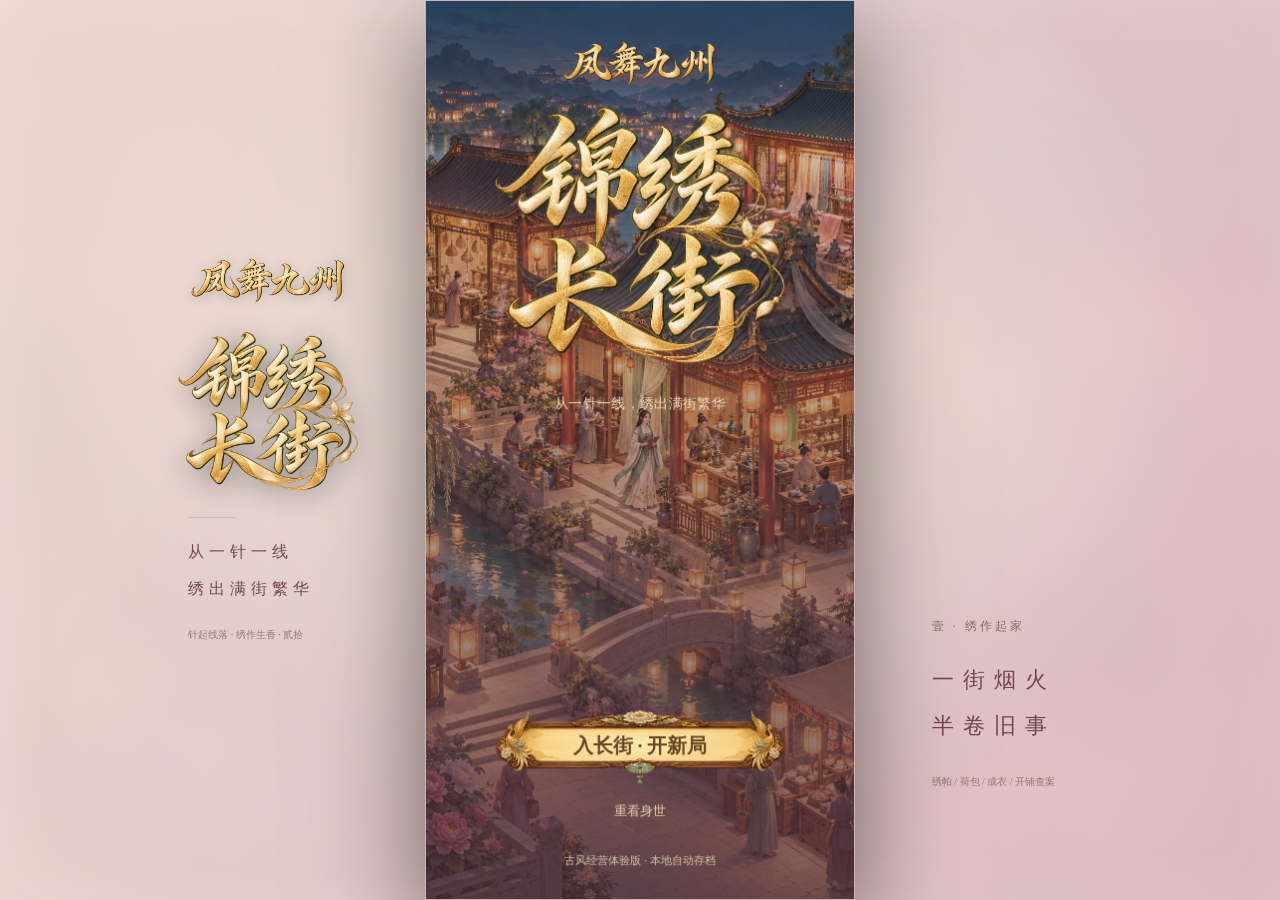
==== index.html @ 87f297ff "Publish playable v0.20 with embroidery animation" ====
<!doctype html>
<html lang="zh-CN">
<head>
  <meta charset="UTF-8"><meta name="viewport" content="width=device-width,initial-scale=1,maximum-scale=1,viewport-fit=cover">
  <meta name="theme-color" content="#f3dfda"><meta name="description" content="凤舞九州：锦绣长街。从一针一线开始，挣回自己的人生。古风商街经营体验版。">
  <title>凤舞九州：锦绣长街</title>
  <link rel="icon" href="data:image/svg+xml,%3Csvg xmlns='http://www.w3.org/2000/svg' viewBox='0 0 100 100'%3E%3Crect rx='22' width='100' height='100' fill='%23173f3c'/%3E%3Ctext x='50' y='72' text-anchor='middle' font-size='64' fill='%23ead4a3'%3E锦%3C/text%3E%3C/svg%3E">
  <link rel="stylesheet" href="web.css">
</head>
<body>
  <aside class="edition"><img class="series-mark" src="assets/brand-series.png" alt="凤舞九州"><h1><img class="brand-mark" src="assets/brand-wordmark.png" alt="锦绣长街"></h1><div class="rule"></div><p>从一针一线<br>绣出满街繁华</p><small>针起线落 · 绣作生香 · 贰拾</small></aside>
  <main id="game-shell"><canvas id="game" tabindex="0" role="application" aria-label="锦绣长街古风经营游戏，按Tab选择操作，回车执行。">请使用支持画布的浏览器。</canvas><div id="accessible-controls" class="sr-only"></div><div id="loading">正在点亮长街<span>请稍候</span></div></main>
  <aside class="colophon"><span>壹 · 绣作起家</span><p>一街烟火<br>半卷旧事</p><small>绣帕 / 荷包 / 成衣 / 开铺查案</small></aside>
  <script src="energy.js"></script>
  <script src="storyline.js"></script><script src="regional.js"></script><script src="profile.js"></script><script src="products.js"></script><script src="growth.js"></script>
  <script src="guide.js"></script><script src="events.js"></script><script src="world.js"></script><script src="embroidery.js"></script><script src="needlework.js"></script><script src="core.js"></script><script src="service.js"></script><script src="art.js"></script><script src="intro.js"></script><script src="street.js"></script><script src="street-art.js"></script><script src="game.js"></script><script src="web.js"></script>
</body></html>
---- web.css ----
*{box-sizing:border-box}html,body{margin:0;width:100%;height:100%;overflow:hidden}body{background:#e8d0d0;color:#714752;font-family:"Songti SC","STSong",serif;display:flex;justify-content:center;align-items:center;gap:6vw;background-image:radial-gradient(ellipse at 50% 40%,#fff8edaa,transparent 65%),linear-gradient(120deg,#f0ddd6,#dfbdc7)}body:before{content:"";position:fixed;inset:0;background:url('assets/street.jpg') center/cover;filter:blur(30px);opacity:.045;pointer-events:none}.edition,.colophon{z-index:1;width:160px}.edition>span,.colophon>span{letter-spacing:7px;font-size:12px;color:#8d6a62}.edition h1{font-size:76px;line-height:1.3;font-weight:400;letter-spacing:12px;margin:27px 0 22px}.rule{height:1px;background:#bda87977;width:48px}.edition p{line-height:2.3;letter-spacing:5px;font-size:16px}.edition small,.colophon small{font-size:10px;color:#957972;line-height:2}.colophon{align-self:flex-end;margin-bottom:12vh}.colophon p{font-size:22px;line-height:2.1;letter-spacing:9px}.colophon>span{letter-spacing:3px}#game-shell{width:min(430px,100vw,calc(100svh * .595238));height:min(900px,100svh);position:relative;z-index:2;box-shadow:0 30px 100px #0008;overflow:hidden;background:#ead2cf;border:1px solid #a7778055}canvas{width:100%;height:100%;display:block;outline:none;touch-action:none;-webkit-tap-highlight-color:transparent}#loading{position:absolute;inset:0;display:flex;align-items:center;justify-content:center;flex-direction:column;gap:14px;background:#f4dfd9;color:#714752;letter-spacing:5px;font-size:22px}#loading span{font-size:11px;letter-spacing:3px;color:#9d7b70}.sr-only{position:absolute;width:1px;height:1px;padding:0;margin:-1px;overflow:hidden;clip:rect(0,0,0,0);white-space:nowrap;border:0}@media(max-width:1000px){.colophon{display:none}body{gap:7vw}}@media(max-width:680px){.edition{display:none}#game-shell{width:min(100vw,calc(100svh * .595238));height:100svh;border:0;max-width:480px}body{background:#e8d0d0}}@media(prefers-reduced-motion:reduce){*{scroll-behavior:auto}}

.name-editor{position:absolute;inset:0;z-index:20;background:#6b425178;display:flex;align-items:center;justify-content:center;padding:24px}.name-form{width:100%;max-width:350px;background:#fff0e8;color:#704b55;border:2px solid #c6a15e;box-shadow:0 15px 60px #0006,inset 0 0 0 5px #b69a6555;padding:26px 22px;font-family:"Songti SC",serif}.name-form h2{font-size:23px;font-weight:500;margin:0 0 26px}.name-form label{display:block;font-size:13px;margin-bottom:10px;color:#8a795a}.name-form input{display:block;width:100%;border:0;border-bottom:1px solid #a88a55;background:#fffaf078;color:#704b55;padding:12px 9px;font:20px "Songti SC",serif;border-radius:0;outline-color:#b6985d}.name-form p{font-size:11px;line-height:1.9;color:#8c7959;min-height:22px}.name-form .name-error{color:#a2543c}.name-actions{display:flex;gap:12px;margin-top:20px}.name-actions button{flex:1;border:1px solid #b49969;background:#f1ccd2;color:#704b55;min-height:44px;font:14px "Songti SC",serif}.name-actions button[type=submit]{background:#e9c882;color:#715025}.name-actions button:focus-visible{outline:2px solid #ab7083;outline-offset:2px}

.edition h1{margin:22px -14px 22px;line-height:1;font-size:0}.brand-mark{display:block;width:188px;height:auto;max-width:none;filter:drop-shadow(0 5px 14px #071d2466)}

.series-mark{display:block;width:160px;height:auto;max-width:none;margin:0;filter:drop-shadow(0 2px 6px #071d2433)}
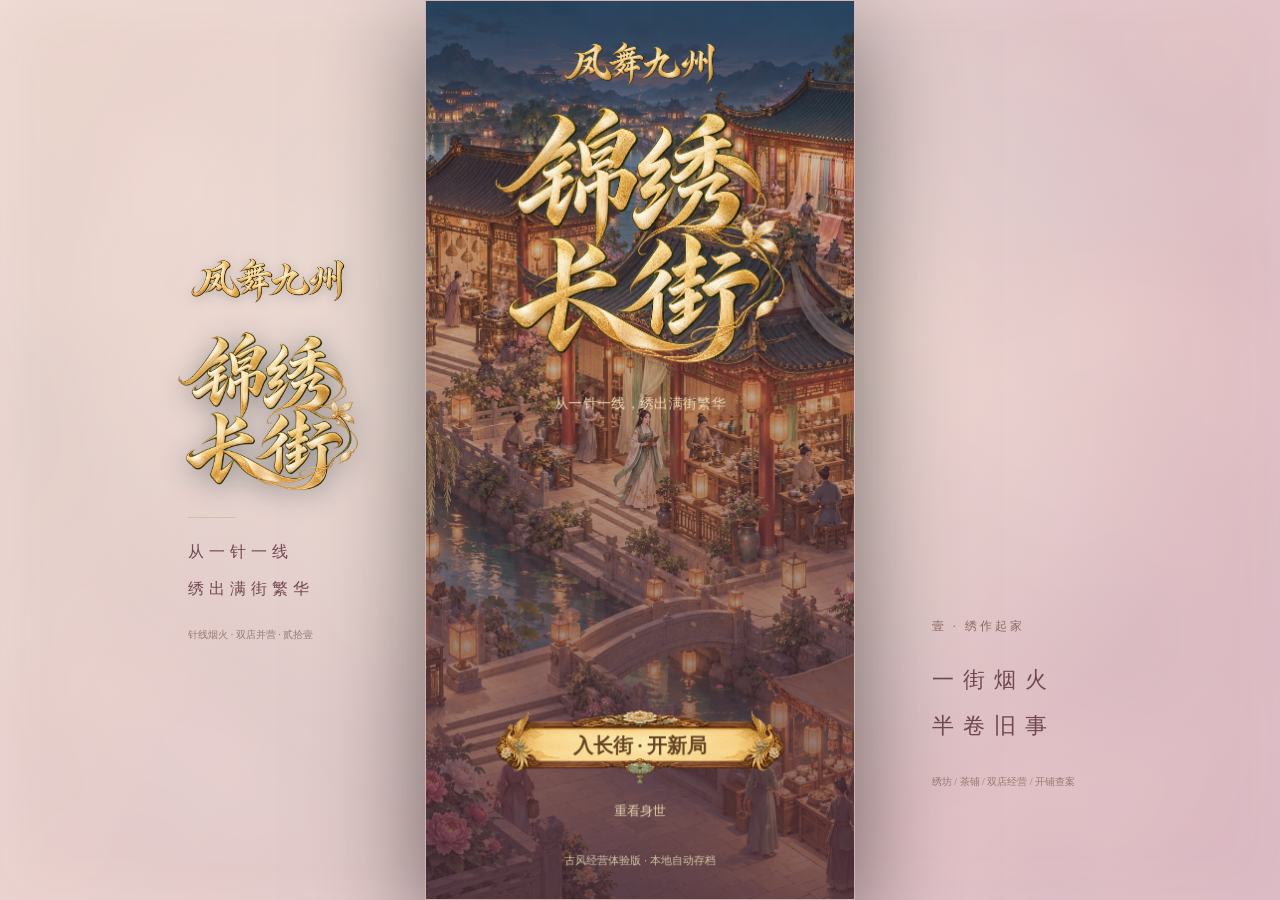
==== commit c47e6bde: "Open tea after first embroidery round and keep both shops growing" ====
--- a/index.html
+++ b/index.html
@@ -8,9 +8,9 @@
   <link rel="stylesheet" href="web.css">
 </head>
 <body>
-  <aside class="edition"><img class="series-mark" src="assets/brand-series.png" alt="凤舞九州"><h1><img class="brand-mark" src="assets/brand-wordmark.png" alt="锦绣长街"></h1><div class="rule"></div><p>从一针一线<br>绣出满街繁华</p><small>针起线落 · 绣作生香 · 贰拾</small></aside>
+  <aside class="edition"><img class="series-mark" src="assets/brand-series.png" alt="凤舞九州"><h1><img class="brand-mark" src="assets/brand-wordmark.png" alt="锦绣长街"></h1><div class="rule"></div><p>从一针一线<br>绣出满街繁华</p><small>针线烟火 · 双店并营 · 贰拾壹</small></aside>
   <main id="game-shell"><canvas id="game" tabindex="0" role="application" aria-label="锦绣长街古风经营游戏，按Tab选择操作，回车执行。">请使用支持画布的浏览器。</canvas><div id="accessible-controls" class="sr-only"></div><div id="loading">正在点亮长街<span>请稍候</span></div></main>
-  <aside class="colophon"><span>壹 · 绣作起家</span><p>一街烟火<br>半卷旧事</p><small>绣帕 / 荷包 / 成衣 / 开铺查案</small></aside>
+  <aside class="colophon"><span>壹 · 绣作起家</span><p>一街烟火<br>半卷旧事</p><small>绣坊 / 茶铺 / 双店经营 / 开铺查案</small></aside>
   <script src="energy.js"></script>
   <script src="storyline.js"></script><script src="regional.js"></script><script src="profile.js"></script><script src="products.js"></script><script src="growth.js"></script>
   <script src="guide.js"></script><script src="events.js"></script><script src="world.js"></script><script src="embroidery.js"></script><script src="needlework.js"></script><script src="core.js"></script><script src="service.js"></script><script src="art.js"></script><script src="intro.js"></script><script src="street.js"></script><script src="street-art.js"></script><script src="game.js"></script><script src="web.js"></script>
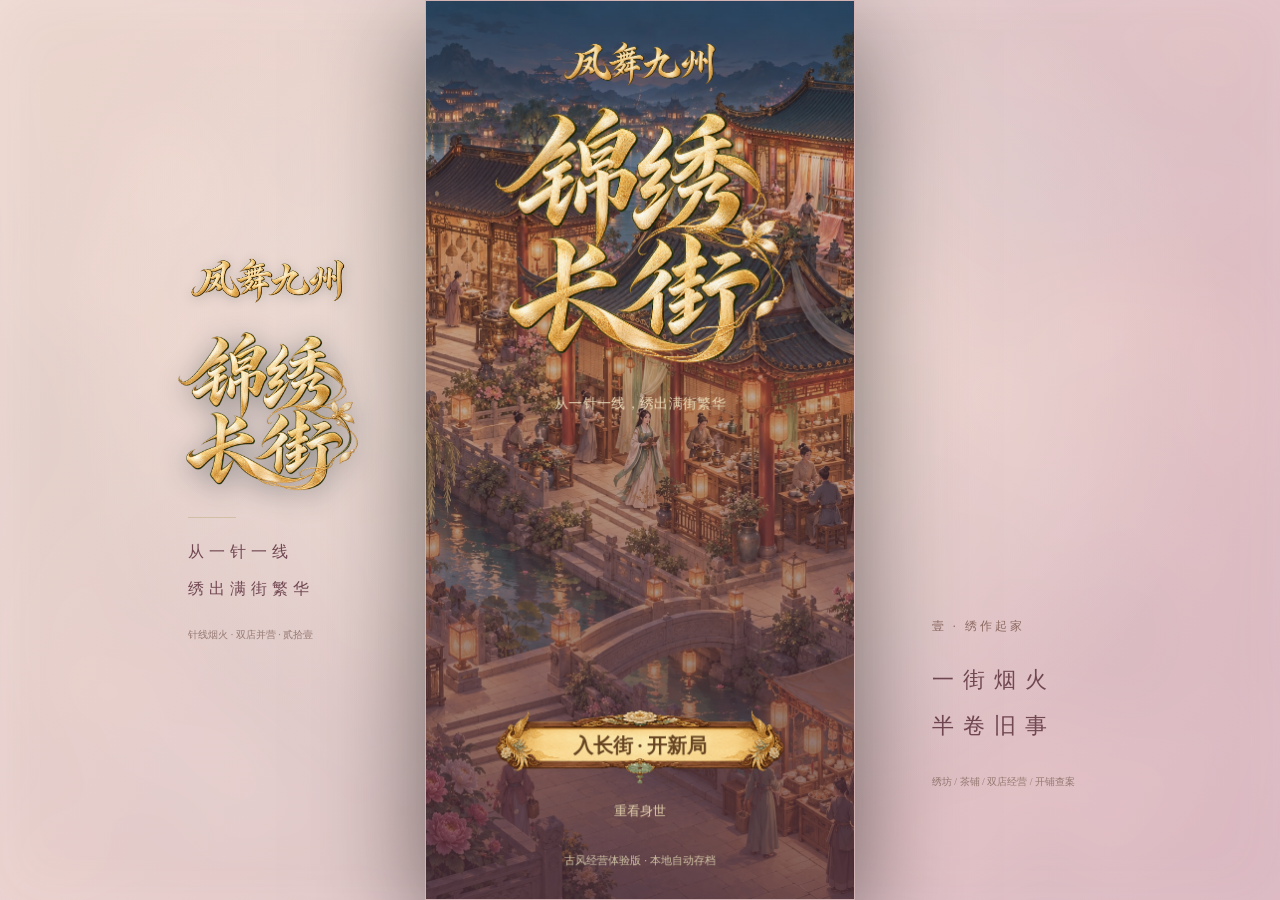
==== commit e3a8acea: "Version browser assets for returning players" ====
--- a/index.html
+++ b/index.html
@@ -5,13 +5,13 @@
   <meta name="theme-color" content="#f3dfda"><meta name="description" content="凤舞九州：锦绣长街。从一针一线开始，挣回自己的人生。古风商街经营体验版。">
   <title>凤舞九州：锦绣长街</title>
   <link rel="icon" href="data:image/svg+xml,%3Csvg xmlns='http://www.w3.org/2000/svg' viewBox='0 0 100 100'%3E%3Crect rx='22' width='100' height='100' fill='%23173f3c'/%3E%3Ctext x='50' y='72' text-anchor='middle' font-size='64' fill='%23ead4a3'%3E锦%3C/text%3E%3C/svg%3E">
-  <link rel="stylesheet" href="web.css">
+  <link rel="stylesheet" href="web.css?v=0.21">
 </head>
 <body>
   <aside class="edition"><img class="series-mark" src="assets/brand-series.png" alt="凤舞九州"><h1><img class="brand-mark" src="assets/brand-wordmark.png" alt="锦绣长街"></h1><div class="rule"></div><p>从一针一线<br>绣出满街繁华</p><small>针线烟火 · 双店并营 · 贰拾壹</small></aside>
   <main id="game-shell"><canvas id="game" tabindex="0" role="application" aria-label="锦绣长街古风经营游戏，按Tab选择操作，回车执行。">请使用支持画布的浏览器。</canvas><div id="accessible-controls" class="sr-only"></div><div id="loading">正在点亮长街<span>请稍候</span></div></main>
   <aside class="colophon"><span>壹 · 绣作起家</span><p>一街烟火<br>半卷旧事</p><small>绣坊 / 茶铺 / 双店经营 / 开铺查案</small></aside>
-  <script src="energy.js"></script>
-  <script src="storyline.js"></script><script src="regional.js"></script><script src="profile.js"></script><script src="products.js"></script><script src="growth.js"></script>
-  <script src="guide.js"></script><script src="events.js"></script><script src="world.js"></script><script src="embroidery.js"></script><script src="needlework.js"></script><script src="core.js"></script><script src="service.js"></script><script src="art.js"></script><script src="intro.js"></script><script src="street.js"></script><script src="street-art.js"></script><script src="game.js"></script><script src="web.js"></script>
+  <script src="energy.js?v=0.21"></script>
+  <script src="storyline.js?v=0.21"></script><script src="regional.js?v=0.21"></script><script src="profile.js?v=0.21"></script><script src="products.js?v=0.21"></script><script src="growth.js?v=0.21"></script>
+  <script src="guide.js?v=0.21"></script><script src="events.js?v=0.21"></script><script src="world.js?v=0.21"></script><script src="embroidery.js?v=0.21"></script><script src="needlework.js?v=0.21"></script><script src="core.js?v=0.21"></script><script src="service.js?v=0.21"></script><script src="art.js?v=0.21"></script><script src="intro.js?v=0.21"></script><script src="street.js?v=0.21"></script><script src="street-art.js?v=0.21"></script><script src="game.js?v=0.21"></script><script src="web.js?v=0.21"></script>
 </body></html>
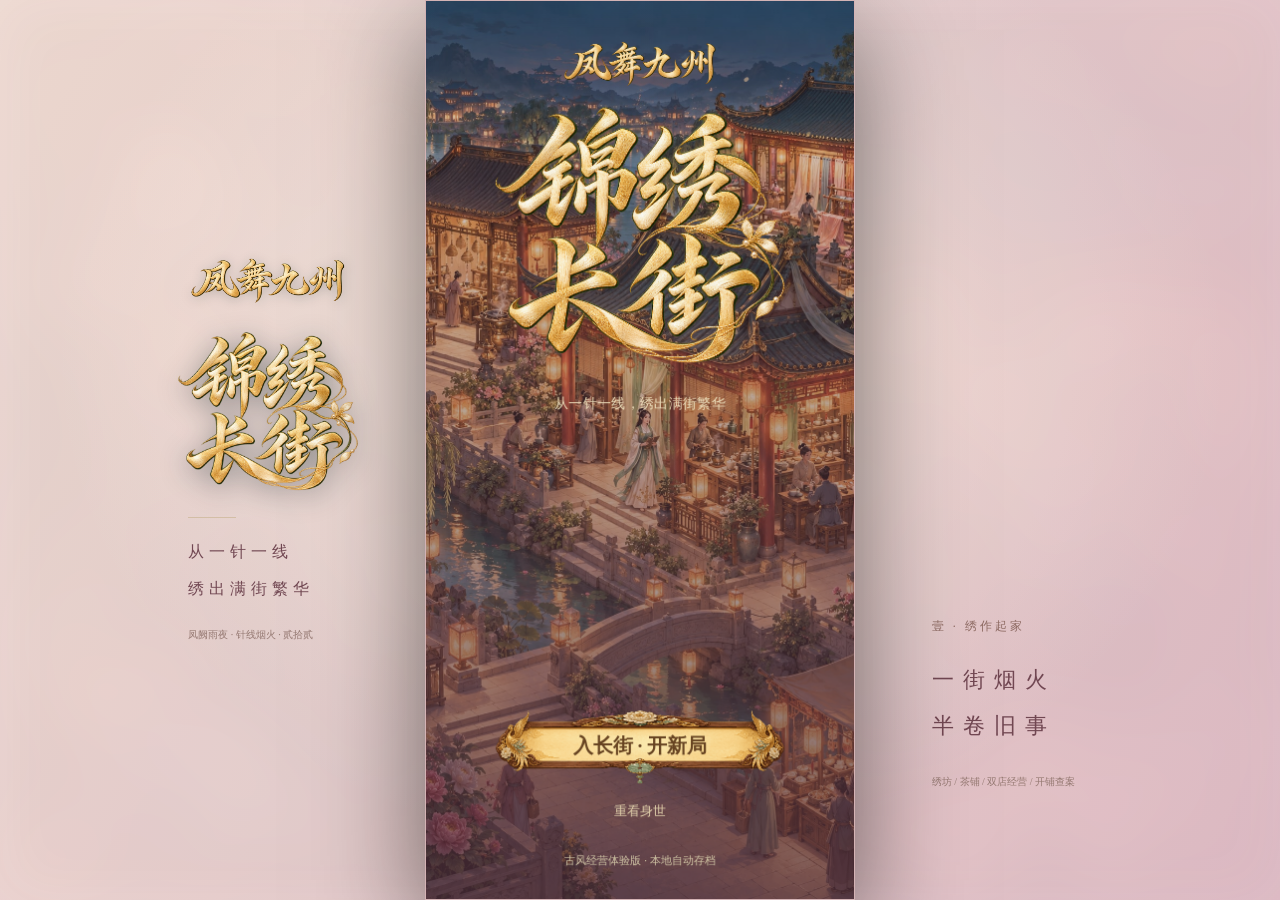
==== commit 2ecc8246: "Fix tutorial hand anchors globally, polish mobile layouts and separate story music" ====
--- a/index.html
+++ b/index.html
@@ -5,13 +5,13 @@
   <meta name="theme-color" content="#f3dfda"><meta name="description" content="凤舞九州：锦绣长街。从一针一线开始，挣回自己的人生。古风商街经营体验版。">
   <title>凤舞九州：锦绣长街</title>
   <link rel="icon" href="data:image/svg+xml,%3Csvg xmlns='http://www.w3.org/2000/svg' viewBox='0 0 100 100'%3E%3Crect rx='22' width='100' height='100' fill='%23173f3c'/%3E%3Ctext x='50' y='72' text-anchor='middle' font-size='64' fill='%23ead4a3'%3E锦%3C/text%3E%3C/svg%3E">
-  <link rel="stylesheet" href="web.css?v=0.21">
+  <link rel="stylesheet" href="web.css?v=0.22">
 </head>
 <body>
-  <aside class="edition"><img class="series-mark" src="assets/brand-series.png" alt="凤舞九州"><h1><img class="brand-mark" src="assets/brand-wordmark.png" alt="锦绣长街"></h1><div class="rule"></div><p>从一针一线<br>绣出满街繁华</p><small>针线烟火 · 双店并营 · 贰拾壹</small></aside>
+  <aside class="edition"><img class="series-mark" src="assets/brand-series.png" alt="凤舞九州"><h1><img class="brand-mark" src="assets/brand-wordmark.png" alt="锦绣长街"></h1><div class="rule"></div><p>从一针一线<br>绣出满街繁华</p><small>凤阙雨夜 · 针线烟火 · 贰拾贰</small></aside>
   <main id="game-shell"><canvas id="game" tabindex="0" role="application" aria-label="锦绣长街古风经营游戏，按Tab选择操作，回车执行。">请使用支持画布的浏览器。</canvas><div id="accessible-controls" class="sr-only"></div><div id="loading">正在点亮长街<span>请稍候</span></div></main>
   <aside class="colophon"><span>壹 · 绣作起家</span><p>一街烟火<br>半卷旧事</p><small>绣坊 / 茶铺 / 双店经营 / 开铺查案</small></aside>
-  <script src="energy.js?v=0.21"></script>
-  <script src="storyline.js?v=0.21"></script><script src="regional.js?v=0.21"></script><script src="profile.js?v=0.21"></script><script src="products.js?v=0.21"></script><script src="growth.js?v=0.21"></script>
-  <script src="guide.js?v=0.21"></script><script src="events.js?v=0.21"></script><script src="world.js?v=0.21"></script><script src="embroidery.js?v=0.21"></script><script src="needlework.js?v=0.21"></script><script src="core.js?v=0.21"></script><script src="service.js?v=0.21"></script><script src="art.js?v=0.21"></script><script src="intro.js?v=0.21"></script><script src="street.js?v=0.21"></script><script src="street-art.js?v=0.21"></script><script src="game.js?v=0.21"></script><script src="web.js?v=0.21"></script>
+  <script src="energy.js?v=0.22"></script>
+  <script src="storyline.js?v=0.22"></script><script src="regional.js?v=0.22"></script><script src="profile.js?v=0.22"></script><script src="products.js?v=0.22"></script><script src="growth.js?v=0.22"></script>
+  <script src="guide.js?v=0.22"></script><script src="events.js?v=0.22"></script><script src="world.js?v=0.22"></script><script src="embroidery.js?v=0.22"></script><script src="needlework.js?v=0.22"></script><script src="core.js?v=0.22"></script><script src="service.js?v=0.22"></script><script src="art.js?v=0.22"></script><script src="intro.js?v=0.22"></script><script src="street.js?v=0.22"></script><script src="street-art.js?v=0.22"></script><script src="game.js?v=0.22"></script><script src="music.js?v=0.22"></script><script src="web.js?v=0.22"></script>
 </body></html>
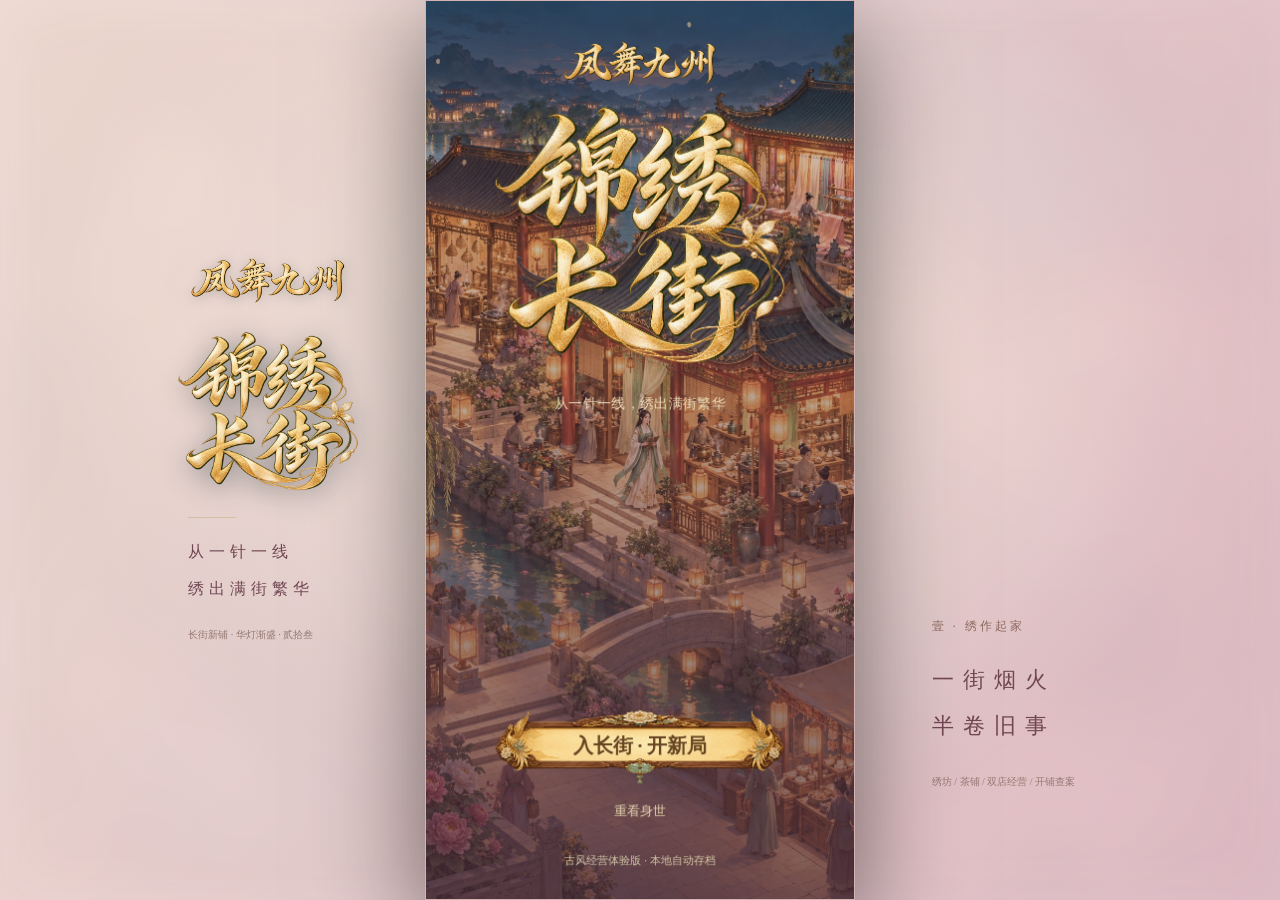
==== commit 7c3e6e06: "Expand story, lantern tiers and shop progression" ====
--- a/index.html
+++ b/index.html
@@ -5,13 +5,13 @@
   <meta name="theme-color" content="#f3dfda"><meta name="description" content="凤舞九州：锦绣长街。从一针一线开始，挣回自己的人生。古风商街经营体验版。">
   <title>凤舞九州：锦绣长街</title>
   <link rel="icon" href="data:image/svg+xml,%3Csvg xmlns='http://www.w3.org/2000/svg' viewBox='0 0 100 100'%3E%3Crect rx='22' width='100' height='100' fill='%23173f3c'/%3E%3Ctext x='50' y='72' text-anchor='middle' font-size='64' fill='%23ead4a3'%3E锦%3C/text%3E%3C/svg%3E">
-  <link rel="stylesheet" href="web.css?v=0.22">
+  <link rel="stylesheet" href="web.css?v=0.23">
 </head>
 <body>
-  <aside class="edition"><img class="series-mark" src="assets/brand-series.png" alt="凤舞九州"><h1><img class="brand-mark" src="assets/brand-wordmark.png" alt="锦绣长街"></h1><div class="rule"></div><p>从一针一线<br>绣出满街繁华</p><small>凤阙雨夜 · 针线烟火 · 贰拾贰</small></aside>
+  <aside class="edition"><img class="series-mark" src="assets/brand-series.png" alt="凤舞九州"><h1><img class="brand-mark" src="assets/brand-wordmark.png" alt="锦绣长街"></h1><div class="rule"></div><p>从一针一线<br>绣出满街繁华</p><small>长街新铺 · 华灯渐盛 · 贰拾叁</small></aside>
   <main id="game-shell"><canvas id="game" tabindex="0" role="application" aria-label="锦绣长街古风经营游戏，按Tab选择操作，回车执行。">请使用支持画布的浏览器。</canvas><div id="accessible-controls" class="sr-only"></div><div id="loading">正在点亮长街<span>请稍候</span></div></main>
   <aside class="colophon"><span>壹 · 绣作起家</span><p>一街烟火<br>半卷旧事</p><small>绣坊 / 茶铺 / 双店经营 / 开铺查案</small></aside>
-  <script src="energy.js?v=0.22"></script>
-  <script src="storyline.js?v=0.22"></script><script src="regional.js?v=0.22"></script><script src="profile.js?v=0.22"></script><script src="products.js?v=0.22"></script><script src="growth.js?v=0.22"></script>
-  <script src="guide.js?v=0.22"></script><script src="events.js?v=0.22"></script><script src="world.js?v=0.22"></script><script src="embroidery.js?v=0.22"></script><script src="needlework.js?v=0.22"></script><script src="core.js?v=0.22"></script><script src="service.js?v=0.22"></script><script src="art.js?v=0.22"></script><script src="intro.js?v=0.22"></script><script src="street.js?v=0.22"></script><script src="street-art.js?v=0.22"></script><script src="game.js?v=0.22"></script><script src="music.js?v=0.22"></script><script src="web.js?v=0.22"></script>
+  <script src="energy.js?v=0.23"></script>
+  <script src="storyline.js?v=0.23"></script><script src="regional.js?v=0.23"></script><script src="profile.js?v=0.23"></script><script src="products.js?v=0.23"></script><script src="growth.js?v=0.23"></script>
+  <script src="guide.js?v=0.23"></script><script src="events.js?v=0.23"></script><script src="world.js?v=0.23"></script><script src="embroidery.js?v=0.23"></script><script src="needlework.js?v=0.23"></script><script src="core.js?v=0.23"></script><script src="service.js?v=0.23"></script><script src="art.js?v=0.23"></script><script src="intro.js?v=0.23"></script><script src="street.js?v=0.23"></script><script src="street-art.js?v=0.23"></script><script src="game.js?v=0.23"></script><script src="music.js?v=0.23"></script><script src="web.js?v=0.23"></script>
 </body></html>
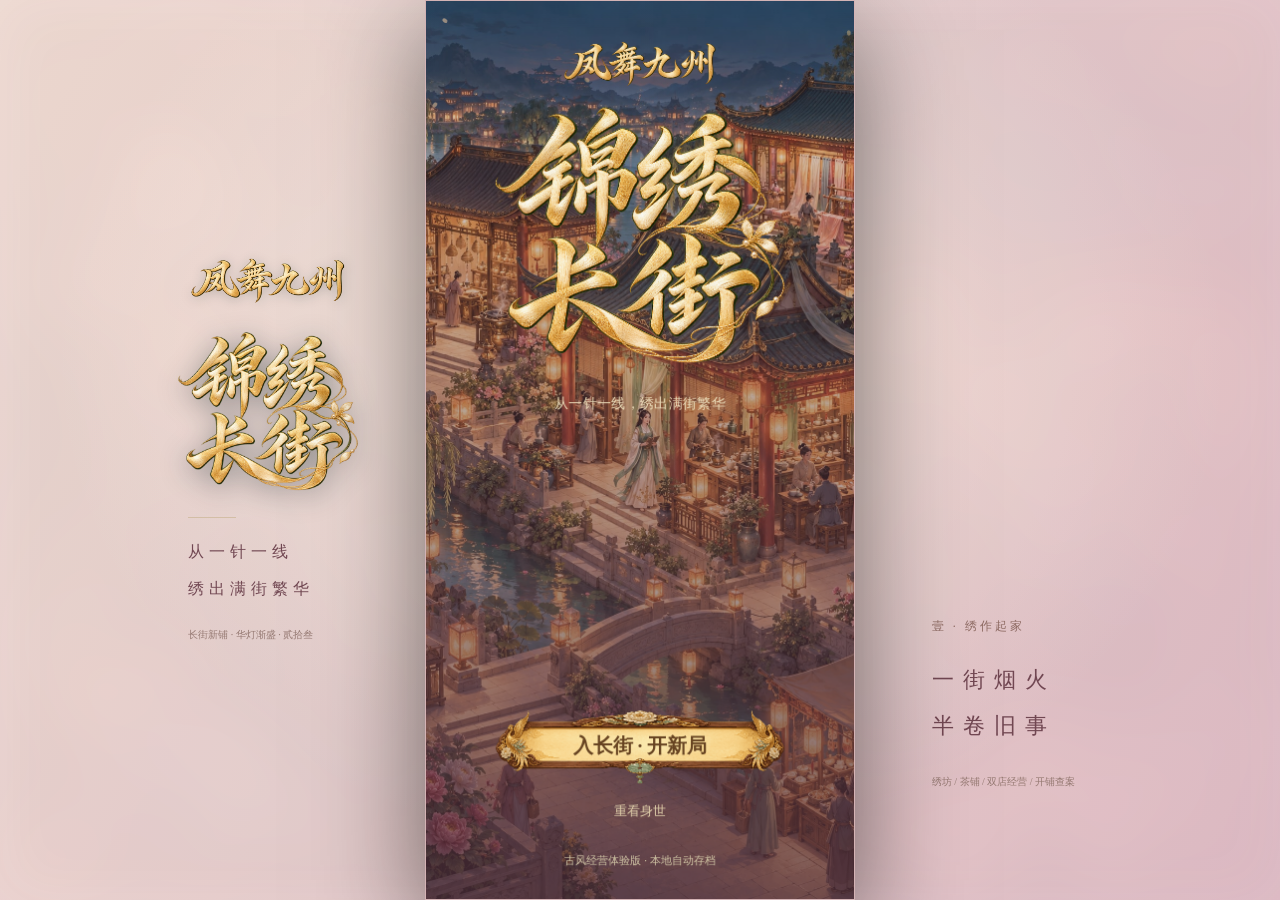
==== commit 7aaf24ec: "Add fresh-start no-save sharing demo" ====
--- a/index.html
+++ b/index.html
@@ -5,13 +5,13 @@
   <meta name="theme-color" content="#f3dfda"><meta name="description" content="凤舞九州：锦绣长街。从一针一线开始，挣回自己的人生。古风商街经营体验版。">
   <title>凤舞九州：锦绣长街</title>
   <link rel="icon" href="data:image/svg+xml,%3Csvg xmlns='http://www.w3.org/2000/svg' viewBox='0 0 100 100'%3E%3Crect rx='22' width='100' height='100' fill='%23173f3c'/%3E%3Ctext x='50' y='72' text-anchor='middle' font-size='64' fill='%23ead4a3'%3E锦%3C/text%3E%3C/svg%3E">
-  <link rel="stylesheet" href="web.css?v=0.23">
+  <link rel="stylesheet" href="web.css?v=0.23.1">
 </head>
 <body>
   <aside class="edition"><img class="series-mark" src="assets/brand-series.png" alt="凤舞九州"><h1><img class="brand-mark" src="assets/brand-wordmark.png" alt="锦绣长街"></h1><div class="rule"></div><p>从一针一线<br>绣出满街繁华</p><small>长街新铺 · 华灯渐盛 · 贰拾叁</small></aside>
   <main id="game-shell"><canvas id="game" tabindex="0" role="application" aria-label="锦绣长街古风经营游戏，按Tab选择操作，回车执行。">请使用支持画布的浏览器。</canvas><div id="accessible-controls" class="sr-only"></div><div id="loading">正在点亮长街<span>请稍候</span></div></main>
   <aside class="colophon"><span>壹 · 绣作起家</span><p>一街烟火<br>半卷旧事</p><small>绣坊 / 茶铺 / 双店经营 / 开铺查案</small></aside>
-  <script src="energy.js?v=0.23"></script>
-  <script src="storyline.js?v=0.23"></script><script src="regional.js?v=0.23"></script><script src="profile.js?v=0.23"></script><script src="products.js?v=0.23"></script><script src="growth.js?v=0.23"></script>
-  <script src="guide.js?v=0.23"></script><script src="events.js?v=0.23"></script><script src="world.js?v=0.23"></script><script src="embroidery.js?v=0.23"></script><script src="needlework.js?v=0.23"></script><script src="core.js?v=0.23"></script><script src="service.js?v=0.23"></script><script src="art.js?v=0.23"></script><script src="intro.js?v=0.23"></script><script src="street.js?v=0.23"></script><script src="street-art.js?v=0.23"></script><script src="game.js?v=0.23"></script><script src="music.js?v=0.23"></script><script src="web.js?v=0.23"></script>
+  <script src="energy.js?v=0.23.1"></script>
+  <script src="storyline.js?v=0.23.1"></script><script src="regional.js?v=0.23.1"></script><script src="profile.js?v=0.23.1"></script><script src="products.js?v=0.23.1"></script><script src="growth.js?v=0.23.1"></script>
+  <script src="guide.js?v=0.23.1"></script><script src="events.js?v=0.23.1"></script><script src="world.js?v=0.23.1"></script><script src="embroidery.js?v=0.23.1"></script><script src="needlework.js?v=0.23.1"></script><script src="core.js?v=0.23.1"></script><script src="service.js?v=0.23.1"></script><script src="art.js?v=0.23.1"></script><script src="intro.js?v=0.23.1"></script><script src="street.js?v=0.23.1"></script><script src="street-art.js?v=0.23.1"></script><script src="game.js?v=0.23.1"></script><script src="music.js?v=0.23.1"></script><script src="web.js?v=0.23.1"></script>
 </body></html>
